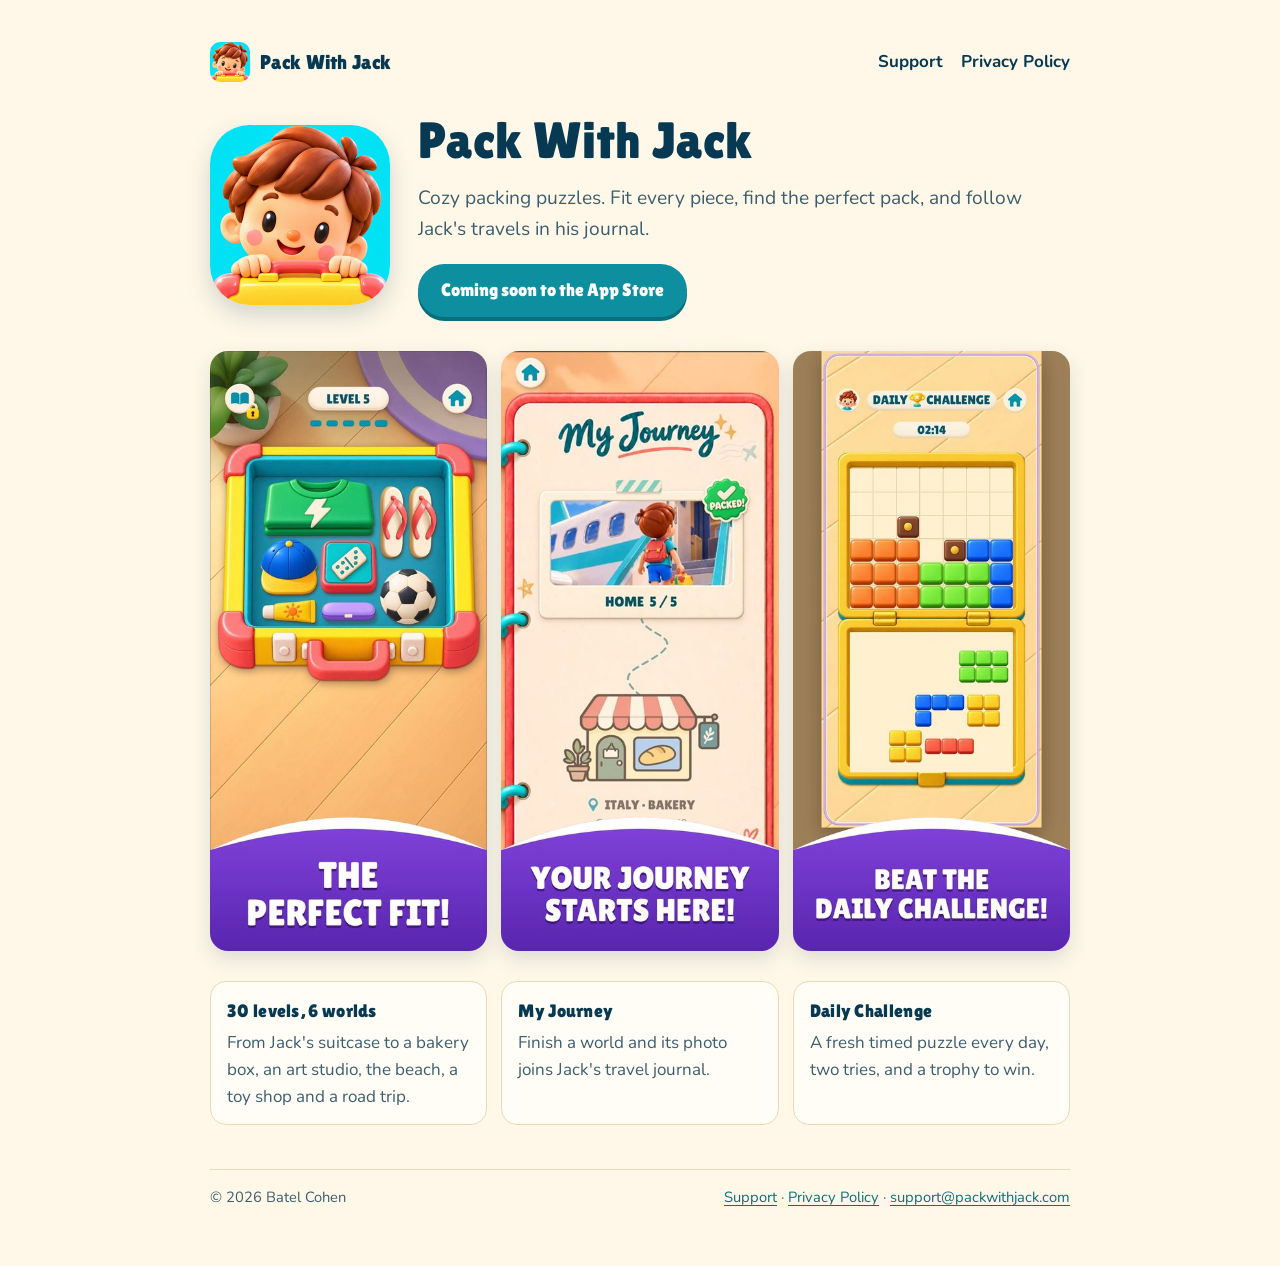
==== index.html @ 233325f3 "Pack With Jack website: home, privacy policy, support Co-Authored-By: Claude Opus 5.5 <noreply@anthr" ====
<!doctype html>
<html lang="en">
<head>
<meta charset="utf-8">
<meta name="viewport" content="width=device-width, initial-scale=1">
<title>Pack With Jack — Cozy Packing Puzzles</title>
<meta name="description" content="Pack With Jack is a cozy packing puzzle game for iPhone: fit every item into Jack's suitcase, bakery box and more across 30 levels and 6 worlds.">
<link rel="icon" href="/favicon.png">
<link rel="apple-touch-icon" href="/apple-touch-icon.png">
<link rel="preconnect" href="https://fonts.googleapis.com">
<link rel="preconnect" href="https://fonts.gstatic.com" crossorigin>
<link href="https://fonts.googleapis.com/css2?family=Lilita+One&family=Nunito:wght@400;700&display=swap" rel="stylesheet">
<link rel="stylesheet" href="/style.css">
</head>
<body>
<div class="wrap">
  <header class="top">
    <a class="brand" href="/"><img src="/favicon.png" alt="" width="40" height="40">Pack With Jack</a>
    <nav class="nav"><a href="/support/">Support</a><a href="/privacy/">Privacy Policy</a></nav>
  </header>

  <main>
    <section class="hero">
      <img src="/jack-icon.png" alt="Jack peeking over his yellow suitcase" width="180" height="180">
      <div>
        <h1>Pack With Jack</h1>
        <p class="tagline">Cozy packing puzzles. Fit every piece, find the perfect pack, and follow Jack's travels in his journal.</p>
        <span class="badge">Coming soon to the App Store</span>
      </div>
    </section>

    <div class="shots">
      <img src="/shot-1.jpg" alt="A packed suitcase: THE PERFECT FIT!" width="428" height="926" loading="lazy">
      <img src="/shot-2.jpg" alt="Jack's travel journal: YOUR JOURNEY STARTS HERE!" width="428" height="926" loading="lazy">
      <img src="/shot-3.jpg" alt="The Daily Challenge" width="428" height="926" loading="lazy">
    </div>

    <div class="features">
      <div class="feature"><h3>30 levels, 6 worlds</h3><p>From Jack's suitcase to a bakery box, an art studio, the beach, a toy shop and a road trip.</p></div>
      <div class="feature"><h3>My Journey</h3><p>Finish a world and its photo joins Jack's travel journal.</p></div>
      <div class="feature"><h3>Daily Challenge</h3><p>A fresh timed puzzle every day, two tries, and a trophy to win.</p></div>
    </div>
  </main>

  <footer>
    <span>© 2026 Batel Cohen</span>
    <span><a href="/support/">Support</a> · <a href="/privacy/">Privacy Policy</a> · <a href="mailto:support@packwithjack.com">support@packwithjack.com</a></span>
  </footer>
</div>
</body>
</html>
---- style.css ----
:root {
  --cream: #fff8e8;
  --paper: #fffdf6;
  --ink: #073a52;
  --ink-soft: #3c5f70;
  --teal: #0e8fa0;
  --teal-deep: #0a6f7d;
  --coral: #f06a5a;
  --line: #ead9b9;
  color-scheme: light;
}
* { box-sizing: border-box; }
html, body { margin: 0; }
body {
  background: var(--cream);
  color: var(--ink);
  font: 17px/1.6 "Nunito", "Segoe UI", system-ui, -apple-system, sans-serif;
  padding-inline: 16px;
}
a { color: var(--teal-deep); text-underline-offset: 3px; }
a:hover { color: var(--coral); }
h1, h2, h3, .brand { font-family: "Lilita One", "Arial Rounded MT Bold", "Nunito", sans-serif; font-weight: 400; letter-spacing: .3px; text-wrap: balance; }
h1 { font-size: clamp(2.1rem, 6vw, 3.2rem); line-height: 1.05; margin: 0 0 .3em; }
h2 { font-size: 1.45rem; margin: 2em 0 .4em; }
h3 { font-size: 1.15rem; margin: 1.4em 0 .3em; }
p, li { max-width: 68ch; }
.wrap { max-width: 860px; margin: 0 auto; padding-block: 28px 56px; }

/* header */
.top { display: flex; align-items: center; justify-content: space-between; gap: 12px; flex-wrap: wrap; padding-block: 14px; }
.brand { display: flex; align-items: center; gap: 10px; color: var(--ink); text-decoration: none; font-size: 1.25rem; }
.brand img { width: 40px; height: 40px; border-radius: 10px; }
.nav { display: flex; gap: 18px; flex-wrap: wrap; }
.nav a { color: var(--ink); text-decoration: none; font-weight: 700; }
.nav a:hover, .nav a[aria-current="page"] { color: var(--teal-deep); text-decoration: underline; }

/* home */
.hero { display: grid; grid-template-columns: auto 1fr; gap: 28px; align-items: center; margin-top: 18px; }
.hero img { width: min(180px, 38vw); height: auto; border-radius: 22%; box-shadow: 0 10px 24px rgba(7, 58, 82, .18); }
.tagline { font-size: 1.2rem; color: var(--ink-soft); margin: 0 0 1em; }
.badge { display: inline-block; background: var(--teal); color: #fff; padding: .7em 1.3em; border-radius: 999px; font-family: "Lilita One", sans-serif; font-size: 1.1rem; text-decoration: none; box-shadow: 0 4px 0 var(--teal-deep); }
.shots { display: grid; grid-template-columns: repeat(3, 1fr); gap: 14px; margin-top: 34px; }
.shots img { width: 100%; height: auto; border-radius: 18px; box-shadow: 0 8px 20px rgba(7, 58, 82, .14); }
.features { display: grid; grid-template-columns: repeat(auto-fit, minmax(220px, 1fr)); gap: 14px; margin-top: 30px; }
.feature { background: var(--paper); border: 1px solid var(--line); border-radius: 16px; padding: 14px 16px; }
.feature h3 { margin: 0 0 .2em; }
.feature p { margin: 0; color: var(--ink-soft); }

/* documents */
.doc { background: var(--paper); border: 1px solid var(--line); border-radius: 20px; padding: clamp(18px, 4vw, 38px); margin-top: 10px; }
.doc h1 { margin-bottom: .1em; }
.meta { color: var(--ink-soft); margin-top: 0; }
.doc h2 { border-top: 1px solid var(--line); padding-top: 1em; }
.contact { background: #e6f5f3; border-radius: 14px; padding: 12px 16px; }
details { margin-top: 1em; }
summary { cursor: pointer; font-weight: 700; }
pre.license { white-space: pre-wrap; font-size: .82rem; line-height: 1.45; background: var(--cream); border: 1px solid var(--line); border-radius: 12px; padding: 14px; overflow-x: auto; }

footer { margin-top: 44px; padding-top: 16px; border-top: 1px solid var(--line); color: var(--ink-soft); font-size: .92rem; display: flex; gap: 16px; flex-wrap: wrap; justify-content: space-between; }

@media (max-width: 560px) {
  .hero { grid-template-columns: 1fr; text-align: center; justify-items: center; }
  .shots { grid-template-columns: repeat(3, minmax(0, 1fr)); gap: 8px; }
  body { font-size: 16px; }
}
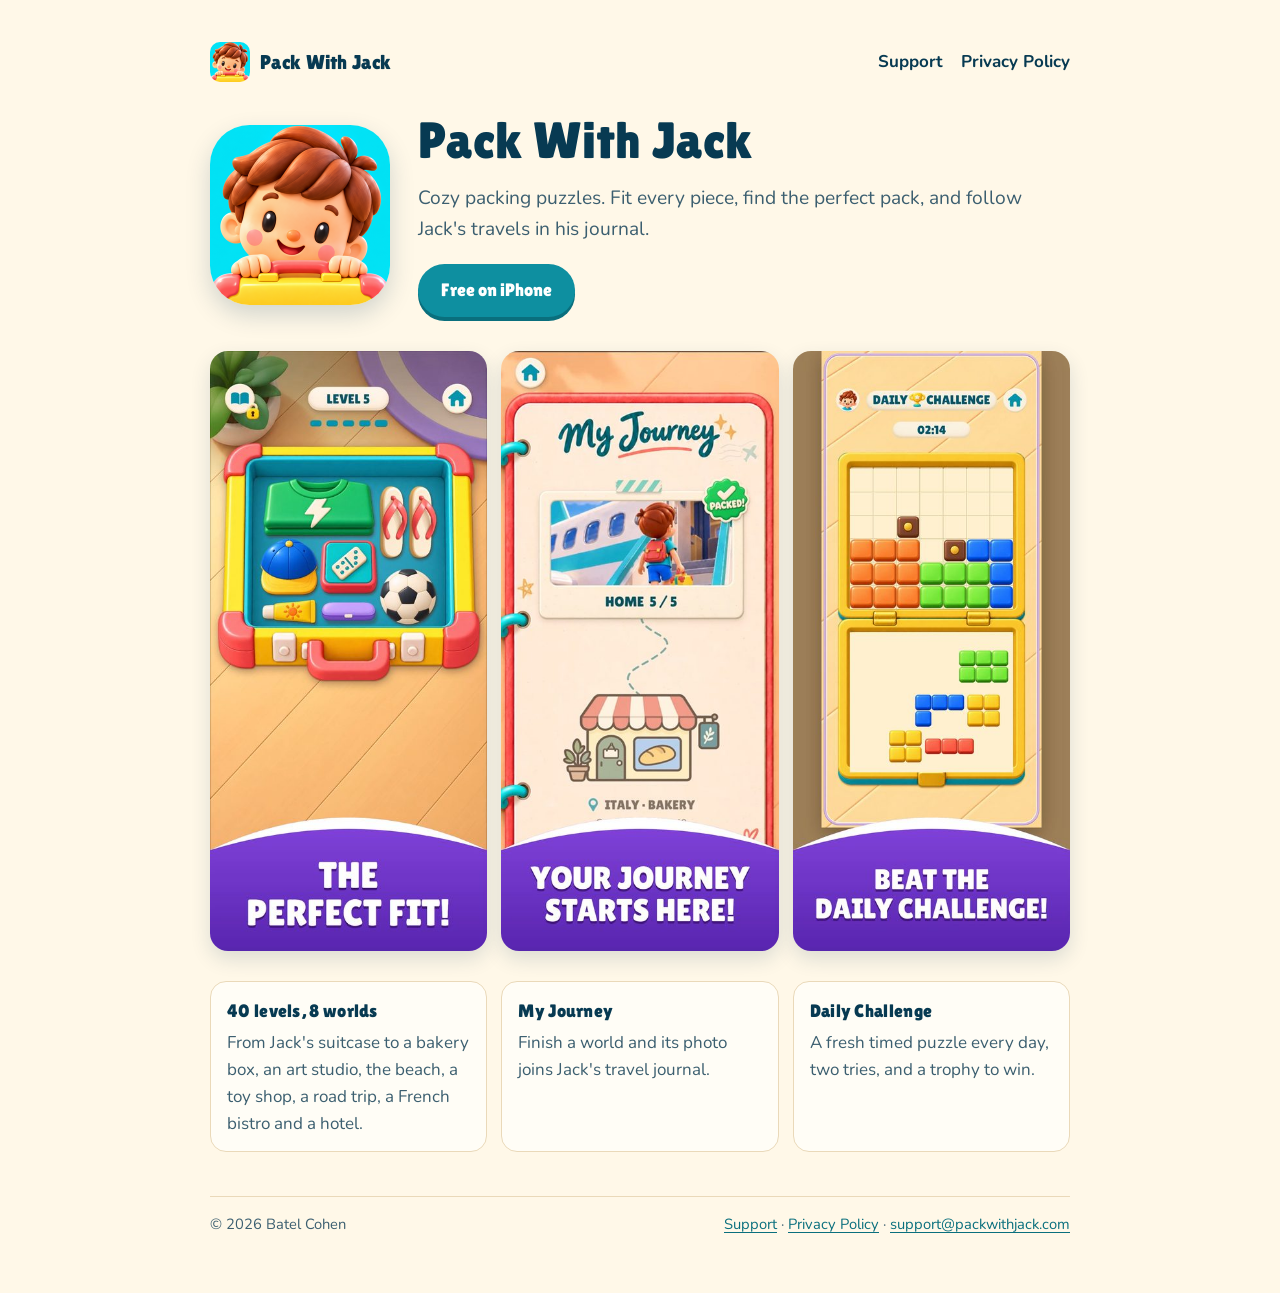
==== commit 36107c41: "Site matches build 16 (App Review audit 2026-11-16): privacy policy says SHARE DATA and that Apple's" ====
--- a/index.html
+++ b/index.html
@@ -4,7 +4,7 @@
 <meta charset="utf-8">
 <meta name="viewport" content="width=device-width, initial-scale=1">
 <title>Pack With Jack — Cozy Packing Puzzles</title>
-<meta name="description" content="Pack With Jack is a cozy packing puzzle game for iPhone: fit every item into Jack's suitcase, bakery box and more across 30 levels and 6 worlds.">
+<meta name="description" content="Pack With Jack is a cozy packing puzzle game for iPhone: fit every item into Jack's suitcase, bakery box and more across 40 levels and 8 worlds.">
 <link rel="icon" href="/favicon.png">
 <link rel="apple-touch-icon" href="/apple-touch-icon.png">
 <link rel="preconnect" href="https://fonts.googleapis.com">
@@ -25,7 +25,7 @@
       <div>
         <h1>Pack With Jack</h1>
         <p class="tagline">Cozy packing puzzles. Fit every piece, find the perfect pack, and follow Jack's travels in his journal.</p>
-        <span class="badge">Coming soon to the App Store</span>
+        <span class="badge">Free on iPhone</span>
       </div>
     </section>
 
@@ -36,7 +36,7 @@
     </div>
 
     <div class="features">
-      <div class="feature"><h3>30 levels, 6 worlds</h3><p>From Jack's suitcase to a bakery box, an art studio, the beach, a toy shop and a road trip.</p></div>
+      <div class="feature"><h3>40 levels, 8 worlds</h3><p>From Jack's suitcase to a bakery box, an art studio, the beach, a toy shop, a road trip, a French bistro and a hotel.</p></div>
       <div class="feature"><h3>My Journey</h3><p>Finish a world and its photo joins Jack's travel journal.</p></div>
       <div class="feature"><h3>Daily Challenge</h3><p>A fresh timed puzzle every day, two tries, and a trophy to win.</p></div>
     </div>
